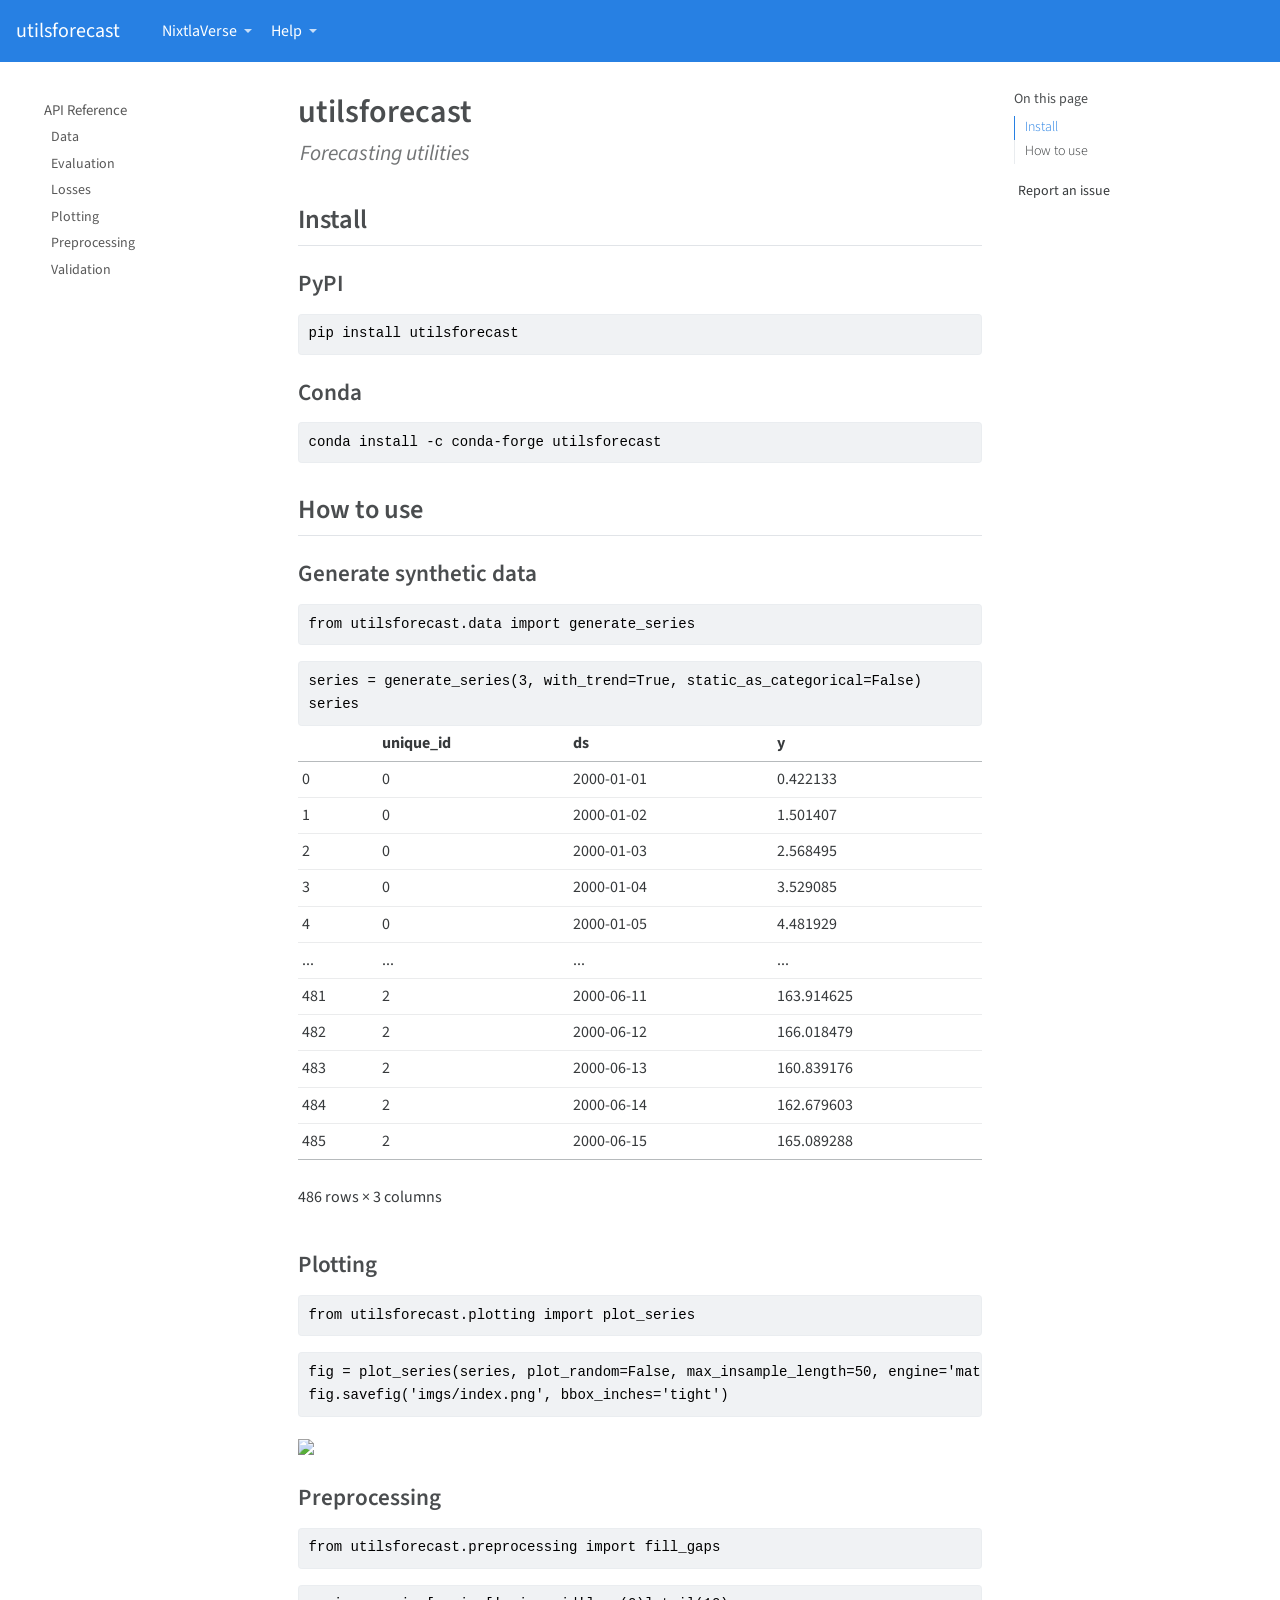
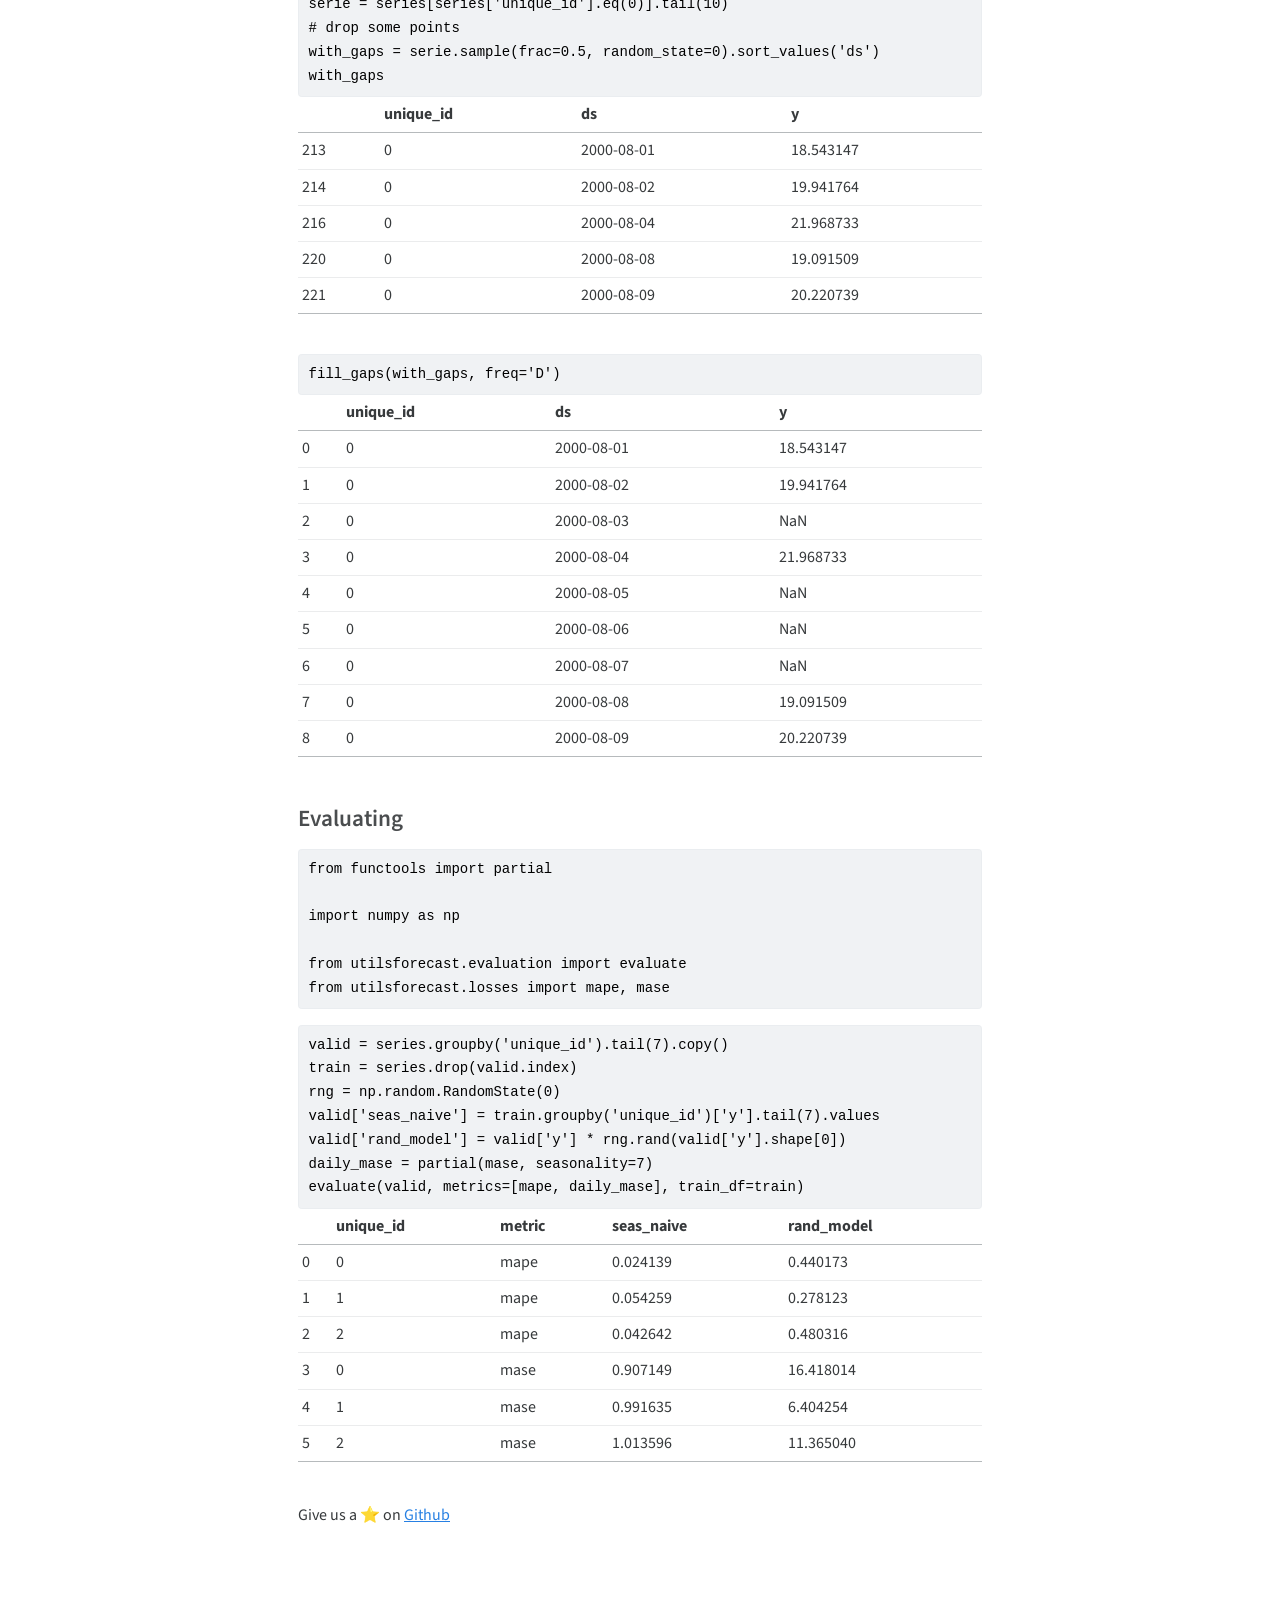
==== index.html @ b2127835 "deploy: 2812ef011905e202fa801b6a28f7b43f892e2d78" ====
<!DOCTYPE html>
<html xmlns="http://www.w3.org/1999/xhtml" lang="en" xml:lang="en"><head>

<meta charset="utf-8">
<meta name="generator" content="quarto-1.3.450">

<meta name="viewport" content="width=device-width, initial-scale=1.0, user-scalable=yes">

<meta name="description" content="Forecasting utilities">

<title>utilsforecast</title>
<style>
code{white-space: pre-wrap;}
span.smallcaps{font-variant: small-caps;}
div.columns{display: flex; gap: min(4vw, 1.5em);}
div.column{flex: auto; overflow-x: auto;}
div.hanging-indent{margin-left: 1.5em; text-indent: -1.5em;}
ul.task-list{list-style: none;}
ul.task-list li input[type="checkbox"] {
  width: 0.8em;
  margin: 0 0.8em 0.2em -1em; /* quarto-specific, see https://github.com/quarto-dev/quarto-cli/issues/4556 */ 
  vertical-align: middle;
}
/* CSS for syntax highlighting */
pre > code.sourceCode { white-space: pre; position: relative; }
pre > code.sourceCode > span { display: inline-block; line-height: 1.25; }
pre > code.sourceCode > span:empty { height: 1.2em; }
.sourceCode { overflow: visible; }
code.sourceCode > span { color: inherit; text-decoration: inherit; }
div.sourceCode { margin: 1em 0; }
pre.sourceCode { margin: 0; }
@media screen {
div.sourceCode { overflow: auto; }
}
@media print {
pre > code.sourceCode { white-space: pre-wrap; }
pre > code.sourceCode > span { text-indent: -5em; padding-left: 5em; }
}
pre.numberSource code
  { counter-reset: source-line 0; }
pre.numberSource code > span
  { position: relative; left: -4em; counter-increment: source-line; }
pre.numberSource code > span > a:first-child::before
  { content: counter(source-line);
    position: relative; left: -1em; text-align: right; vertical-align: baseline;
    border: none; display: inline-block;
    -webkit-touch-callout: none; -webkit-user-select: none;
    -khtml-user-select: none; -moz-user-select: none;
    -ms-user-select: none; user-select: none;
    padding: 0 4px; width: 4em;
  }
pre.numberSource { margin-left: 3em;  padding-left: 4px; }
div.sourceCode
  {   }
@media screen {
pre > code.sourceCode > span > a:first-child::before { text-decoration: underline; }
}
</style>


<script src="site_libs/quarto-nav/quarto-nav.js"></script>
<script src="site_libs/quarto-nav/headroom.min.js"></script>
<script src="site_libs/clipboard/clipboard.min.js"></script>
<script src="site_libs/quarto-search/autocomplete.umd.js"></script>
<script src="site_libs/quarto-search/fuse.min.js"></script>
<script src="site_libs/quarto-search/quarto-search.js"></script>
<meta name="quarto:offset" content="./">
<script src="site_libs/quarto-html/quarto.js"></script>
<script src="site_libs/quarto-html/popper.min.js"></script>
<script src="site_libs/quarto-html/tippy.umd.min.js"></script>
<script src="site_libs/quarto-html/anchor.min.js"></script>
<link href="site_libs/quarto-html/tippy.css" rel="stylesheet">
<link href="site_libs/quarto-html/quarto-syntax-highlighting.css" rel="stylesheet" id="quarto-text-highlighting-styles">
<script src="site_libs/bootstrap/bootstrap.min.js"></script>
<link href="site_libs/bootstrap/bootstrap-icons.css" rel="stylesheet">
<link href="site_libs/bootstrap/bootstrap.min.css" rel="stylesheet" id="quarto-bootstrap" data-mode="light">
<script id="quarto-search-options" type="application/json">{
  "location": "navbar",
  "copy-button": false,
  "collapse-after": 3,
  "panel-placement": "end",
  "type": "overlay",
  "limit": 20,
  "language": {
    "search-no-results-text": "No results",
    "search-matching-documents-text": "matching documents",
    "search-copy-link-title": "Copy link to search",
    "search-hide-matches-text": "Hide additional matches",
    "search-more-match-text": "more match in this document",
    "search-more-matches-text": "more matches in this document",
    "search-clear-button-title": "Clear",
    "search-detached-cancel-button-title": "Cancel",
    "search-submit-button-title": "Submit",
    "search-label": "Search"
  }
}</script>
<script async="" src="https://www.googletagmanager.com/gtag/js?id=G-NXJNCVR18L"></script>

<script type="text/javascript">

window.dataLayer = window.dataLayer || [];
function gtag(){dataLayer.push(arguments);}
gtag('js', new Date());
gtag('config', 'G-NXJNCVR18L', { 'anonymize_ip': true});
</script>
<script src="https://cdnjs.cloudflare.com/ajax/libs/require.js/2.3.6/require.min.js" integrity="sha512-c3Nl8+7g4LMSTdrm621y7kf9v3SDPnhxLNhcjFJbKECVnmZHTdo+IRO05sNLTH/D3vA6u1X32ehoLC7WFVdheg==" crossorigin="anonymous"></script>
<script src="https://cdnjs.cloudflare.com/ajax/libs/jquery/3.5.1/jquery.min.js" integrity="sha512-bLT0Qm9VnAYZDflyKcBaQ2gg0hSYNQrJ8RilYldYQ1FxQYoCLtUjuuRuZo+fjqhx/qtq/1itJ0C2ejDxltZVFg==" crossorigin="anonymous"></script>
<script type="application/javascript">define('jquery', [],function() {return window.jQuery;})</script>


<link rel="stylesheet" href="styles.css">
<meta property="og:title" content="utilsforecast">
<meta property="og:description" content="Forecasting utilities">
<meta property="og:image" content="https://github.com/Nixtla/styles/blob/2abf51612584169874c90cd7c4d347e3917eaf73/images/Banner%20Github.png">
<meta property="og:site-name" content="utilsforecast">
<meta name="twitter:title" content="utilsforecast">
<meta name="twitter:description" content="Forecasting utilities">
<meta name="twitter:image" content="https://farm6.staticflickr.com/5510/14338202952_93595258ff_z.jpg">
<meta name="twitter:site" content="@Nixtlainc">
<meta name="twitter:card" content="summary_large_image">
</head>

<body class="nav-sidebar floating nav-fixed">

<div id="quarto-search-results"></div>
  <header id="quarto-header" class="headroom fixed-top">
    <nav class="navbar navbar-expand-lg navbar-dark ">
      <div class="navbar-container container-fluid">
      <div class="navbar-brand-container">
    <a class="navbar-brand" href="./index.html">
    <span class="navbar-title">utilsforecast</span>
    </a>
  </div>
            <div id="quarto-search" class="" title="Search"></div>
          <button class="navbar-toggler" type="button" data-bs-toggle="collapse" data-bs-target="#navbarCollapse" aria-controls="navbarCollapse" aria-expanded="false" aria-label="Toggle navigation" onclick="if (window.quartoToggleHeadroom) { window.quartoToggleHeadroom(); }">
  <span class="navbar-toggler-icon"></span>
</button>
          <div class="collapse navbar-collapse" id="navbarCollapse">
            <ul class="navbar-nav navbar-nav-scroll me-auto">
  <li class="nav-item dropdown ">
    <a class="nav-link dropdown-toggle" href="#" id="nav-menu-nixtlaverse" role="button" data-bs-toggle="dropdown" aria-expanded="false" rel="" target="">
 <span class="menu-text">NixtlaVerse</span>
    </a>
    <ul class="dropdown-menu" aria-labelledby="nav-menu-nixtlaverse">    
        <li>
    <a class="dropdown-item" href="https://github.com/nixtla/statsforecast" rel="" target="">
 <span class="dropdown-text">StatsForecast ⚡️</span></a>
  </li>  
        <li>
    <a class="dropdown-item" href="https://github.com/nixtla/neuralforecast" rel="" target="">
 <span class="dropdown-text">NeuralForecast 🧠</span></a>
  </li>  
        <li>
    <a class="dropdown-item" href="https://github.com/nixtla/mlforecast" rel="" target="">
 <span class="dropdown-text">MLForecast 🤖</span></a>
  </li>  
        <li>
    <a class="dropdown-item" href="https://github.com/nixtla/hierarchicalforecast" rel="" target="">
 <span class="dropdown-text">HierarchicalForecast 👑</span></a>
  </li>  
    </ul>
  </li>
  <li class="nav-item dropdown ">
    <a class="nav-link dropdown-toggle" href="#" id="nav-menu-help" role="button" data-bs-toggle="dropdown" aria-expanded="false" rel="" target="">
 <span class="menu-text">Help</span>
    </a>
    <ul class="dropdown-menu" aria-labelledby="nav-menu-help">    
        <li>
    <a class="dropdown-item" href="https://github.com/nixtla/utilsforecast/issues/new/choose" rel="" target=""><i class="bi bi-bug" role="img">
</i> 
 <span class="dropdown-text">Report an Issue</span></a>
  </li>  
        <li>
    <a class="dropdown-item" href="https://join.slack.com/t/nixtlaworkspace/shared_invite/zt-135dssye9-fWTzMpv2WBthq8NK0Yvu6A" rel="" target=""><i class="bi bi-chat-right-text" role="img">
</i> 
 <span class="dropdown-text">Join our Slack</span></a>
  </li>  
    </ul>
  </li>
</ul>
            <ul class="navbar-nav navbar-nav-scroll ms-auto">
  <li class="nav-item compact">
    <a class="nav-link" href="https://github.com/nixtla/utilsforecast" rel="" target=""><i class="bi bi-github" role="img">
</i> 
 <span class="menu-text"></span></a>
  </li>  
  <li class="nav-item compact">
    <a class="nav-link" href="https://twitter.com/nixtlainc" rel="" target=""><i class="bi bi-twitter" role="img" aria-label="Nixtla Twitter">
</i> 
 <span class="menu-text"></span></a>
  </li>  
</ul>
            <div class="quarto-navbar-tools">
</div>
          </div> <!-- /navcollapse -->
      </div> <!-- /container-fluid -->
    </nav>
  <nav class="quarto-secondary-nav">
    <div class="container-fluid d-flex">
      <button type="button" class="quarto-btn-toggle btn" data-bs-toggle="collapse" data-bs-target="#quarto-sidebar,#quarto-sidebar-glass" aria-controls="quarto-sidebar" aria-expanded="false" aria-label="Toggle sidebar navigation" onclick="if (window.quartoToggleHeadroom) { window.quartoToggleHeadroom(); }">
        <i class="bi bi-layout-text-sidebar-reverse"></i>
      </button>
      <nav class="quarto-page-breadcrumbs" aria-label="breadcrumb"><ol class="breadcrumb"><li class="breadcrumb-item">utilsforecast</li></ol></nav>
      <a class="flex-grow-1" role="button" data-bs-toggle="collapse" data-bs-target="#quarto-sidebar,#quarto-sidebar-glass" aria-controls="quarto-sidebar" aria-expanded="false" aria-label="Toggle sidebar navigation" onclick="if (window.quartoToggleHeadroom) { window.quartoToggleHeadroom(); }">      
      </a>
    </div>
  </nav>
</header>
<!-- content -->
<div id="quarto-content" class="quarto-container page-columns page-rows-contents page-layout-article page-navbar">
<!-- sidebar -->
  <nav id="quarto-sidebar" class="sidebar collapse collapse-horizontal sidebar-navigation floating overflow-auto">
    <div class="sidebar-menu-container"> 
    <ul class="list-unstyled mt-1">
        <li class="sidebar-item sidebar-item-section">
      <div class="sidebar-item-container"> 
            <a class="sidebar-item-text sidebar-link text-start" data-bs-toggle="collapse" data-bs-target="#quarto-sidebar-section-1" aria-expanded="true">
 <span class="menu-text">API Reference</span></a>
          <a class="sidebar-item-toggle text-start" data-bs-toggle="collapse" data-bs-target="#quarto-sidebar-section-1" aria-expanded="true" aria-label="Toggle section">
            <i class="bi bi-chevron-right ms-2"></i>
          </a> 
      </div>
      <ul id="quarto-sidebar-section-1" class="collapse list-unstyled sidebar-section depth1 show">  
          <li class="sidebar-item">
  <div class="sidebar-item-container"> 
  <a href="./data.html" class="sidebar-item-text sidebar-link">
 <span class="menu-text">Data</span></a>
  </div>
</li>
          <li class="sidebar-item">
  <div class="sidebar-item-container"> 
  <a href="./evaluation.html" class="sidebar-item-text sidebar-link">
 <span class="menu-text">Evaluation</span></a>
  </div>
</li>
          <li class="sidebar-item">
  <div class="sidebar-item-container"> 
  <a href="./losses.html" class="sidebar-item-text sidebar-link">
 <span class="menu-text">Losses</span></a>
  </div>
</li>
          <li class="sidebar-item">
  <div class="sidebar-item-container"> 
  <a href="./plotting.html" class="sidebar-item-text sidebar-link">
 <span class="menu-text">Plotting</span></a>
  </div>
</li>
          <li class="sidebar-item">
  <div class="sidebar-item-container"> 
  <a href="./preprocessing.html" class="sidebar-item-text sidebar-link">
 <span class="menu-text">Preprocessing</span></a>
  </div>
</li>
          <li class="sidebar-item">
  <div class="sidebar-item-container"> 
  <a href="./validation.html" class="sidebar-item-text sidebar-link">
 <span class="menu-text">Validation</span></a>
  </div>
</li>
      </ul>
  </li>
    </ul>
    </div>
</nav>
<div id="quarto-sidebar-glass" data-bs-toggle="collapse" data-bs-target="#quarto-sidebar,#quarto-sidebar-glass"></div>
<!-- margin-sidebar -->
    <div id="quarto-margin-sidebar" class="sidebar margin-sidebar">
        <nav id="TOC" role="doc-toc" class="toc-active">
    <h2 id="toc-title">On this page</h2>
   
  <ul>
  <li><a href="#install" id="toc-install" class="nav-link active" data-scroll-target="#install">Install</a>
  <ul class="collapse">
  <li><a href="#pypi" id="toc-pypi" class="nav-link" data-scroll-target="#pypi">PyPI</a></li>
  <li><a href="#conda" id="toc-conda" class="nav-link" data-scroll-target="#conda">Conda</a></li>
  </ul></li>
  <li><a href="#how-to-use" id="toc-how-to-use" class="nav-link" data-scroll-target="#how-to-use">How to use</a>
  <ul class="collapse">
  <li><a href="#generate-synthetic-data" id="toc-generate-synthetic-data" class="nav-link" data-scroll-target="#generate-synthetic-data">Generate synthetic data</a></li>
  <li><a href="#plotting" id="toc-plotting" class="nav-link" data-scroll-target="#plotting">Plotting</a></li>
  <li><a href="#preprocessing" id="toc-preprocessing" class="nav-link" data-scroll-target="#preprocessing">Preprocessing</a></li>
  <li><a href="#evaluating" id="toc-evaluating" class="nav-link" data-scroll-target="#evaluating">Evaluating</a></li>
  </ul></li>
  </ul>
<div class="toc-actions"><div><i class="bi bi-github"></i></div><div class="action-links"><p><a href="https://github.com/Nixtla/utilsforecast/issues/new" class="toc-action">Report an issue</a></p></div></div></nav>
    </div>
<!-- main -->
<main class="content" id="quarto-document-content">

<header id="title-block-header" class="quarto-title-block default">
<div class="quarto-title">
<h1 class="title">utilsforecast</h1>
</div>

<div>
  <div class="description">
    Forecasting utilities
  </div>
</div>


<div class="quarto-title-meta">

    
  
    
  </div>
  

</header>

<!-- WARNING: THIS FILE WAS AUTOGENERATED! DO NOT EDIT! -->
<section id="install" class="level2">
<h2 class="anchored" data-anchor-id="install">Install</h2>
<section id="pypi" class="level3">
<h3 class="anchored" data-anchor-id="pypi">PyPI</h3>
<div class="sourceCode" id="cb1"><pre class="sourceCode sh code-with-copy"><code class="sourceCode bash"><span id="cb1-1"><a href="#cb1-1" aria-hidden="true" tabindex="-1"></a><span class="ex">pip</span> install utilsforecast</span></code><button title="Copy to Clipboard" class="code-copy-button"><i class="bi"></i></button></pre></div>
</section>
<section id="conda" class="level3">
<h3 class="anchored" data-anchor-id="conda">Conda</h3>
<div class="sourceCode" id="cb2"><pre class="sourceCode sh code-with-copy"><code class="sourceCode bash"><span id="cb2-1"><a href="#cb2-1" aria-hidden="true" tabindex="-1"></a><span class="ex">conda</span> install <span class="at">-c</span> conda-forge utilsforecast</span></code><button title="Copy to Clipboard" class="code-copy-button"><i class="bi"></i></button></pre></div>
</section>
</section>
<section id="how-to-use" class="level2">
<h2 class="anchored" data-anchor-id="how-to-use">How to use</h2>
<section id="generate-synthetic-data" class="level3">
<h3 class="anchored" data-anchor-id="generate-synthetic-data">Generate synthetic data</h3>
<div class="cell">
<div class="sourceCode cell-code" id="cb3"><pre class="sourceCode python code-with-copy"><code class="sourceCode python"><span id="cb3-1"><a href="#cb3-1" aria-hidden="true" tabindex="-1"></a><span class="im">from</span> utilsforecast.data <span class="im">import</span> generate_series</span></code><button title="Copy to Clipboard" class="code-copy-button"><i class="bi"></i></button></pre></div>
</div>
<div class="cell">
<div class="sourceCode cell-code" id="cb4"><pre class="sourceCode python code-with-copy"><code class="sourceCode python"><span id="cb4-1"><a href="#cb4-1" aria-hidden="true" tabindex="-1"></a>series <span class="op">=</span> generate_series(<span class="dv">3</span>, with_trend<span class="op">=</span><span class="va">True</span>, static_as_categorical<span class="op">=</span><span class="va">False</span>)</span>
<span id="cb4-2"><a href="#cb4-2" aria-hidden="true" tabindex="-1"></a>series</span></code><button title="Copy to Clipboard" class="code-copy-button"><i class="bi"></i></button></pre></div>
<div class="cell-output cell-output-display">
<div>


<table class="dataframe table table-sm table-striped small" data-quarto-postprocess="true" data-border="1">
<thead>
<tr class="header">
<th data-quarto-table-cell-role="th"></th>
<th data-quarto-table-cell-role="th">unique_id</th>
<th data-quarto-table-cell-role="th">ds</th>
<th data-quarto-table-cell-role="th">y</th>
</tr>
</thead>
<tbody>
<tr class="odd">
<td data-quarto-table-cell-role="th">0</td>
<td>0</td>
<td>2000-01-01</td>
<td>0.422133</td>
</tr>
<tr class="even">
<td data-quarto-table-cell-role="th">1</td>
<td>0</td>
<td>2000-01-02</td>
<td>1.501407</td>
</tr>
<tr class="odd">
<td data-quarto-table-cell-role="th">2</td>
<td>0</td>
<td>2000-01-03</td>
<td>2.568495</td>
</tr>
<tr class="even">
<td data-quarto-table-cell-role="th">3</td>
<td>0</td>
<td>2000-01-04</td>
<td>3.529085</td>
</tr>
<tr class="odd">
<td data-quarto-table-cell-role="th">4</td>
<td>0</td>
<td>2000-01-05</td>
<td>4.481929</td>
</tr>
<tr class="even">
<td data-quarto-table-cell-role="th">...</td>
<td>...</td>
<td>...</td>
<td>...</td>
</tr>
<tr class="odd">
<td data-quarto-table-cell-role="th">481</td>
<td>2</td>
<td>2000-06-11</td>
<td>163.914625</td>
</tr>
<tr class="even">
<td data-quarto-table-cell-role="th">482</td>
<td>2</td>
<td>2000-06-12</td>
<td>166.018479</td>
</tr>
<tr class="odd">
<td data-quarto-table-cell-role="th">483</td>
<td>2</td>
<td>2000-06-13</td>
<td>160.839176</td>
</tr>
<tr class="even">
<td data-quarto-table-cell-role="th">484</td>
<td>2</td>
<td>2000-06-14</td>
<td>162.679603</td>
</tr>
<tr class="odd">
<td data-quarto-table-cell-role="th">485</td>
<td>2</td>
<td>2000-06-15</td>
<td>165.089288</td>
</tr>
</tbody>
</table>

<p>486 rows × 3 columns</p>
</div>
</div>
</div>
</section>
<section id="plotting" class="level3">
<h3 class="anchored" data-anchor-id="plotting">Plotting</h3>
<div class="cell">
<div class="sourceCode cell-code" id="cb5"><pre class="sourceCode python code-with-copy"><code class="sourceCode python"><span id="cb5-1"><a href="#cb5-1" aria-hidden="true" tabindex="-1"></a><span class="im">from</span> utilsforecast.plotting <span class="im">import</span> plot_series</span></code><button title="Copy to Clipboard" class="code-copy-button"><i class="bi"></i></button></pre></div>
</div>
<div class="cell">
<div class="sourceCode cell-code" id="cb6"><pre class="sourceCode python code-with-copy"><code class="sourceCode python"><span id="cb6-1"><a href="#cb6-1" aria-hidden="true" tabindex="-1"></a>fig <span class="op">=</span> plot_series(series, plot_random<span class="op">=</span><span class="va">False</span>, max_insample_length<span class="op">=</span><span class="dv">50</span>, engine<span class="op">=</span><span class="st">'matplotlib'</span>)</span>
<span id="cb6-2"><a href="#cb6-2" aria-hidden="true" tabindex="-1"></a>fig.savefig(<span class="st">'imgs/index.png'</span>, bbox_inches<span class="op">=</span><span class="st">'tight'</span>)</span></code><button title="Copy to Clipboard" class="code-copy-button"><i class="bi"></i></button></pre></div>
</div>
<p><img src="https://raw.githubusercontent.com/Nixtla/utilsforecast/main/nbs/imgs/index.png" class="img-fluid"></p>
</section>
<section id="preprocessing" class="level3">
<h3 class="anchored" data-anchor-id="preprocessing">Preprocessing</h3>
<div class="cell">
<div class="sourceCode cell-code" id="cb7"><pre class="sourceCode python code-with-copy"><code class="sourceCode python"><span id="cb7-1"><a href="#cb7-1" aria-hidden="true" tabindex="-1"></a><span class="im">from</span> utilsforecast.preprocessing <span class="im">import</span> fill_gaps</span></code><button title="Copy to Clipboard" class="code-copy-button"><i class="bi"></i></button></pre></div>
</div>
<div class="cell">
<div class="sourceCode cell-code" id="cb8"><pre class="sourceCode python code-with-copy"><code class="sourceCode python"><span id="cb8-1"><a href="#cb8-1" aria-hidden="true" tabindex="-1"></a>serie <span class="op">=</span> series[series[<span class="st">'unique_id'</span>].eq(<span class="dv">0</span>)].tail(<span class="dv">10</span>)</span>
<span id="cb8-2"><a href="#cb8-2" aria-hidden="true" tabindex="-1"></a><span class="co"># drop some points</span></span>
<span id="cb8-3"><a href="#cb8-3" aria-hidden="true" tabindex="-1"></a>with_gaps <span class="op">=</span> serie.sample(frac<span class="op">=</span><span class="fl">0.5</span>, random_state<span class="op">=</span><span class="dv">0</span>).sort_values(<span class="st">'ds'</span>)</span>
<span id="cb8-4"><a href="#cb8-4" aria-hidden="true" tabindex="-1"></a>with_gaps</span></code><button title="Copy to Clipboard" class="code-copy-button"><i class="bi"></i></button></pre></div>
<div class="cell-output cell-output-display">
<div>


<table class="dataframe table table-sm table-striped small" data-quarto-postprocess="true" data-border="1">
<thead>
<tr class="header">
<th data-quarto-table-cell-role="th"></th>
<th data-quarto-table-cell-role="th">unique_id</th>
<th data-quarto-table-cell-role="th">ds</th>
<th data-quarto-table-cell-role="th">y</th>
</tr>
</thead>
<tbody>
<tr class="odd">
<td data-quarto-table-cell-role="th">213</td>
<td>0</td>
<td>2000-08-01</td>
<td>18.543147</td>
</tr>
<tr class="even">
<td data-quarto-table-cell-role="th">214</td>
<td>0</td>
<td>2000-08-02</td>
<td>19.941764</td>
</tr>
<tr class="odd">
<td data-quarto-table-cell-role="th">216</td>
<td>0</td>
<td>2000-08-04</td>
<td>21.968733</td>
</tr>
<tr class="even">
<td data-quarto-table-cell-role="th">220</td>
<td>0</td>
<td>2000-08-08</td>
<td>19.091509</td>
</tr>
<tr class="odd">
<td data-quarto-table-cell-role="th">221</td>
<td>0</td>
<td>2000-08-09</td>
<td>20.220739</td>
</tr>
</tbody>
</table>

</div>
</div>
</div>
<div class="cell">
<div class="sourceCode cell-code" id="cb9"><pre class="sourceCode python code-with-copy"><code class="sourceCode python"><span id="cb9-1"><a href="#cb9-1" aria-hidden="true" tabindex="-1"></a>fill_gaps(with_gaps, freq<span class="op">=</span><span class="st">'D'</span>)</span></code><button title="Copy to Clipboard" class="code-copy-button"><i class="bi"></i></button></pre></div>
<div class="cell-output cell-output-display">
<div>


<table class="dataframe table table-sm table-striped small" data-quarto-postprocess="true" data-border="1">
<thead>
<tr class="header">
<th data-quarto-table-cell-role="th"></th>
<th data-quarto-table-cell-role="th">unique_id</th>
<th data-quarto-table-cell-role="th">ds</th>
<th data-quarto-table-cell-role="th">y</th>
</tr>
</thead>
<tbody>
<tr class="odd">
<td data-quarto-table-cell-role="th">0</td>
<td>0</td>
<td>2000-08-01</td>
<td>18.543147</td>
</tr>
<tr class="even">
<td data-quarto-table-cell-role="th">1</td>
<td>0</td>
<td>2000-08-02</td>
<td>19.941764</td>
</tr>
<tr class="odd">
<td data-quarto-table-cell-role="th">2</td>
<td>0</td>
<td>2000-08-03</td>
<td>NaN</td>
</tr>
<tr class="even">
<td data-quarto-table-cell-role="th">3</td>
<td>0</td>
<td>2000-08-04</td>
<td>21.968733</td>
</tr>
<tr class="odd">
<td data-quarto-table-cell-role="th">4</td>
<td>0</td>
<td>2000-08-05</td>
<td>NaN</td>
</tr>
<tr class="even">
<td data-quarto-table-cell-role="th">5</td>
<td>0</td>
<td>2000-08-06</td>
<td>NaN</td>
</tr>
<tr class="odd">
<td data-quarto-table-cell-role="th">6</td>
<td>0</td>
<td>2000-08-07</td>
<td>NaN</td>
</tr>
<tr class="even">
<td data-quarto-table-cell-role="th">7</td>
<td>0</td>
<td>2000-08-08</td>
<td>19.091509</td>
</tr>
<tr class="odd">
<td data-quarto-table-cell-role="th">8</td>
<td>0</td>
<td>2000-08-09</td>
<td>20.220739</td>
</tr>
</tbody>
</table>

</div>
</div>
</div>
</section>
<section id="evaluating" class="level3">
<h3 class="anchored" data-anchor-id="evaluating">Evaluating</h3>
<div class="cell">
<div class="sourceCode cell-code" id="cb10"><pre class="sourceCode python code-with-copy"><code class="sourceCode python"><span id="cb10-1"><a href="#cb10-1" aria-hidden="true" tabindex="-1"></a><span class="im">from</span> functools <span class="im">import</span> partial</span>
<span id="cb10-2"><a href="#cb10-2" aria-hidden="true" tabindex="-1"></a></span>
<span id="cb10-3"><a href="#cb10-3" aria-hidden="true" tabindex="-1"></a><span class="im">import</span> numpy <span class="im">as</span> np</span>
<span id="cb10-4"><a href="#cb10-4" aria-hidden="true" tabindex="-1"></a></span>
<span id="cb10-5"><a href="#cb10-5" aria-hidden="true" tabindex="-1"></a><span class="im">from</span> utilsforecast.evaluation <span class="im">import</span> evaluate</span>
<span id="cb10-6"><a href="#cb10-6" aria-hidden="true" tabindex="-1"></a><span class="im">from</span> utilsforecast.losses <span class="im">import</span> mape, mase</span></code><button title="Copy to Clipboard" class="code-copy-button"><i class="bi"></i></button></pre></div>
</div>
<div class="cell">
<div class="sourceCode cell-code" id="cb11"><pre class="sourceCode python code-with-copy"><code class="sourceCode python"><span id="cb11-1"><a href="#cb11-1" aria-hidden="true" tabindex="-1"></a>valid <span class="op">=</span> series.groupby(<span class="st">'unique_id'</span>).tail(<span class="dv">7</span>).copy()</span>
<span id="cb11-2"><a href="#cb11-2" aria-hidden="true" tabindex="-1"></a>train <span class="op">=</span> series.drop(valid.index)</span>
<span id="cb11-3"><a href="#cb11-3" aria-hidden="true" tabindex="-1"></a>rng <span class="op">=</span> np.random.RandomState(<span class="dv">0</span>)</span>
<span id="cb11-4"><a href="#cb11-4" aria-hidden="true" tabindex="-1"></a>valid[<span class="st">'seas_naive'</span>] <span class="op">=</span> train.groupby(<span class="st">'unique_id'</span>)[<span class="st">'y'</span>].tail(<span class="dv">7</span>).values</span>
<span id="cb11-5"><a href="#cb11-5" aria-hidden="true" tabindex="-1"></a>valid[<span class="st">'rand_model'</span>] <span class="op">=</span> valid[<span class="st">'y'</span>] <span class="op">*</span> rng.rand(valid[<span class="st">'y'</span>].shape[<span class="dv">0</span>])</span>
<span id="cb11-6"><a href="#cb11-6" aria-hidden="true" tabindex="-1"></a>daily_mase <span class="op">=</span> partial(mase, seasonality<span class="op">=</span><span class="dv">7</span>)</span>
<span id="cb11-7"><a href="#cb11-7" aria-hidden="true" tabindex="-1"></a>evaluate(valid, metrics<span class="op">=</span>[mape, daily_mase], train_df<span class="op">=</span>train)</span></code><button title="Copy to Clipboard" class="code-copy-button"><i class="bi"></i></button></pre></div>
<div class="cell-output cell-output-display">
<div>


<table class="dataframe table table-sm table-striped small" data-quarto-postprocess="true" data-border="1">
<thead>
<tr class="header">
<th data-quarto-table-cell-role="th"></th>
<th data-quarto-table-cell-role="th">unique_id</th>
<th data-quarto-table-cell-role="th">metric</th>
<th data-quarto-table-cell-role="th">seas_naive</th>
<th data-quarto-table-cell-role="th">rand_model</th>
</tr>
</thead>
<tbody>
<tr class="odd">
<td data-quarto-table-cell-role="th">0</td>
<td>0</td>
<td>mape</td>
<td>0.024139</td>
<td>0.440173</td>
</tr>
<tr class="even">
<td data-quarto-table-cell-role="th">1</td>
<td>1</td>
<td>mape</td>
<td>0.054259</td>
<td>0.278123</td>
</tr>
<tr class="odd">
<td data-quarto-table-cell-role="th">2</td>
<td>2</td>
<td>mape</td>
<td>0.042642</td>
<td>0.480316</td>
</tr>
<tr class="even">
<td data-quarto-table-cell-role="th">3</td>
<td>0</td>
<td>mase</td>
<td>0.907149</td>
<td>16.418014</td>
</tr>
<tr class="odd">
<td data-quarto-table-cell-role="th">4</td>
<td>1</td>
<td>mase</td>
<td>0.991635</td>
<td>6.404254</td>
</tr>
<tr class="even">
<td data-quarto-table-cell-role="th">5</td>
<td>2</td>
<td>mase</td>
<td>1.013596</td>
<td>11.365040</td>
</tr>
</tbody>
</table>

</div>
</div>
</div>


</section>
</section>

<p>Give us a ⭐ on <a href="https://github.com/nixtla/utilsforecast">Github</a></p></main> <!-- /main -->
<script id="quarto-html-after-body" type="application/javascript">
window.document.addEventListener("DOMContentLoaded", function (event) {
  const toggleBodyColorMode = (bsSheetEl) => {
    const mode = bsSheetEl.getAttribute("data-mode");
    const bodyEl = window.document.querySelector("body");
    if (mode === "dark") {
      bodyEl.classList.add("quarto-dark");
      bodyEl.classList.remove("quarto-light");
    } else {
      bodyEl.classList.add("quarto-light");
      bodyEl.classList.remove("quarto-dark");
    }
  }
  const toggleBodyColorPrimary = () => {
    const bsSheetEl = window.document.querySelector("link#quarto-bootstrap");
    if (bsSheetEl) {
      toggleBodyColorMode(bsSheetEl);
    }
  }
  toggleBodyColorPrimary();  
  const icon = "";
  const anchorJS = new window.AnchorJS();
  anchorJS.options = {
    placement: 'right',
    icon: icon
  };
  anchorJS.add('.anchored');
  const isCodeAnnotation = (el) => {
    for (const clz of el.classList) {
      if (clz.startsWith('code-annotation-')) {                     
        return true;
      }
    }
    return false;
  }
  const clipboard = new window.ClipboardJS('.code-copy-button', {
    text: function(trigger) {
      const codeEl = trigger.previousElementSibling.cloneNode(true);
      for (const childEl of codeEl.children) {
        if (isCodeAnnotation(childEl)) {
          childEl.remove();
        }
      }
      return codeEl.innerText;
    }
  });
  clipboard.on('success', function(e) {
    // button target
    const button = e.trigger;
    // don't keep focus
    button.blur();
    // flash "checked"
    button.classList.add('code-copy-button-checked');
    var currentTitle = button.getAttribute("title");
    button.setAttribute("title", "Copied!");
    let tooltip;
    if (window.bootstrap) {
      button.setAttribute("data-bs-toggle", "tooltip");
      button.setAttribute("data-bs-placement", "left");
      button.setAttribute("data-bs-title", "Copied!");
      tooltip = new bootstrap.Tooltip(button, 
        { trigger: "manual", 
          customClass: "code-copy-button-tooltip",
          offset: [0, -8]});
      tooltip.show();    
    }
    setTimeout(function() {
      if (tooltip) {
        tooltip.hide();
        button.removeAttribute("data-bs-title");
        button.removeAttribute("data-bs-toggle");
        button.removeAttribute("data-bs-placement");
      }
      button.setAttribute("title", currentTitle);
      button.classList.remove('code-copy-button-checked');
    }, 1000);
    // clear code selection
    e.clearSelection();
  });
  function tippyHover(el, contentFn) {
    const config = {
      allowHTML: true,
      content: contentFn,
      maxWidth: 500,
      delay: 100,
      arrow: false,
      appendTo: function(el) {
          return el.parentElement;
      },
      interactive: true,
      interactiveBorder: 10,
      theme: 'quarto',
      placement: 'bottom-start'
    };
    window.tippy(el, config); 
  }
  const noterefs = window.document.querySelectorAll('a[role="doc-noteref"]');
  for (var i=0; i<noterefs.length; i++) {
    const ref = noterefs[i];
    tippyHover(ref, function() {
      // use id or data attribute instead here
      let href = ref.getAttribute('data-footnote-href') || ref.getAttribute('href');
      try { href = new URL(href).hash; } catch {}
      const id = href.replace(/^#\/?/, "");
      const note = window.document.getElementById(id);
      return note.innerHTML;
    });
  }
      let selectedAnnoteEl;
      const selectorForAnnotation = ( cell, annotation) => {
        let cellAttr = 'data-code-cell="' + cell + '"';
        let lineAttr = 'data-code-annotation="' +  annotation + '"';
        const selector = 'span[' + cellAttr + '][' + lineAttr + ']';
        return selector;
      }
      const selectCodeLines = (annoteEl) => {
        const doc = window.document;
        const targetCell = annoteEl.getAttribute("data-target-cell");
        const targetAnnotation = annoteEl.getAttribute("data-target-annotation");
        const annoteSpan = window.document.querySelector(selectorForAnnotation(targetCell, targetAnnotation));
        const lines = annoteSpan.getAttribute("data-code-lines").split(",");
        const lineIds = lines.map((line) => {
          return targetCell + "-" + line;
        })
        let top = null;
        let height = null;
        let parent = null;
        if (lineIds.length > 0) {
            //compute the position of the single el (top and bottom and make a div)
            const el = window.document.getElementById(lineIds[0]);
            top = el.offsetTop;
            height = el.offsetHeight;
            parent = el.parentElement.parentElement;
          if (lineIds.length > 1) {
            const lastEl = window.document.getElementById(lineIds[lineIds.length - 1]);
            const bottom = lastEl.offsetTop + lastEl.offsetHeight;
            height = bottom - top;
          }
          if (top !== null && height !== null && parent !== null) {
            // cook up a div (if necessary) and position it 
            let div = window.document.getElementById("code-annotation-line-highlight");
            if (div === null) {
              div = window.document.createElement("div");
              div.setAttribute("id", "code-annotation-line-highlight");
              div.style.position = 'absolute';
              parent.appendChild(div);
            }
            div.style.top = top - 2 + "px";
            div.style.height = height + 4 + "px";
            let gutterDiv = window.document.getElementById("code-annotation-line-highlight-gutter");
            if (gutterDiv === null) {
              gutterDiv = window.document.createElement("div");
              gutterDiv.setAttribute("id", "code-annotation-line-highlight-gutter");
              gutterDiv.style.position = 'absolute';
              const codeCell = window.document.getElementById(targetCell);
              const gutter = codeCell.querySelector('.code-annotation-gutter');
              gutter.appendChild(gutterDiv);
            }
            gutterDiv.style.top = top - 2 + "px";
            gutterDiv.style.height = height + 4 + "px";
          }
          selectedAnnoteEl = annoteEl;
        }
      };
      const unselectCodeLines = () => {
        const elementsIds = ["code-annotation-line-highlight", "code-annotation-line-highlight-gutter"];
        elementsIds.forEach((elId) => {
          const div = window.document.getElementById(elId);
          if (div) {
            div.remove();
          }
        });
        selectedAnnoteEl = undefined;
      };
      // Attach click handler to the DT
      const annoteDls = window.document.querySelectorAll('dt[data-target-cell]');
      for (const annoteDlNode of annoteDls) {
        annoteDlNode.addEventListener('click', (event) => {
          const clickedEl = event.target;
          if (clickedEl !== selectedAnnoteEl) {
            unselectCodeLines();
            const activeEl = window.document.querySelector('dt[data-target-cell].code-annotation-active');
            if (activeEl) {
              activeEl.classList.remove('code-annotation-active');
            }
            selectCodeLines(clickedEl);
            clickedEl.classList.add('code-annotation-active');
          } else {
            // Unselect the line
            unselectCodeLines();
            clickedEl.classList.remove('code-annotation-active');
          }
        });
      }
  const findCites = (el) => {
    const parentEl = el.parentElement;
    if (parentEl) {
      const cites = parentEl.dataset.cites;
      if (cites) {
        return {
          el,
          cites: cites.split(' ')
        };
      } else {
        return findCites(el.parentElement)
      }
    } else {
      return undefined;
    }
  };
  var bibliorefs = window.document.querySelectorAll('a[role="doc-biblioref"]');
  for (var i=0; i<bibliorefs.length; i++) {
    const ref = bibliorefs[i];
    const citeInfo = findCites(ref);
    if (citeInfo) {
      tippyHover(citeInfo.el, function() {
        var popup = window.document.createElement('div');
        citeInfo.cites.forEach(function(cite) {
          var citeDiv = window.document.createElement('div');
          citeDiv.classList.add('hanging-indent');
          citeDiv.classList.add('csl-entry');
          var biblioDiv = window.document.getElementById('ref-' + cite);
          if (biblioDiv) {
            citeDiv.innerHTML = biblioDiv.innerHTML;
          }
          popup.appendChild(citeDiv);
        });
        return popup.innerHTML;
      });
    }
  }
});
</script>
</div> <!-- /content -->



</body></html>
---- styles.css ----
.cell {
  margin-bottom: 1rem;
}

.cell > .sourceCode {
  margin-bottom: 0;
}

.cell-output > pre {
  margin-bottom: 0;
}

.cell-output > pre, .cell-output > .sourceCode > pre, .cell-output-stdout > pre {
  margin-left: 0.8rem;
  margin-top: 0;
  background: none;
  border-left: 2px solid lightsalmon;
  border-top-left-radius: 0;
  border-top-right-radius: 0;
}

.cell-output > .sourceCode {
  border: none;
}

.cell-output > .sourceCode {
  background: none;
  margin-top: 0;
}

div.description {
  padding-left: 2px;
  padding-top: 5px;
  font-style: italic;
  font-size: 135%;
  opacity: 70%;
}

/* show_doc signature */
blockquote > pre {
  font-size: 14px;
}

.table {
  font-size: 16px;
  /* disable striped tables */
  --bs-table-striped-bg: var(--bs-table-bg);
}

.quarto-figure-center > figure > figcaption {
  text-align: center;
}

.figure-caption {
  font-size: 75%;
  font-style: italic;
}
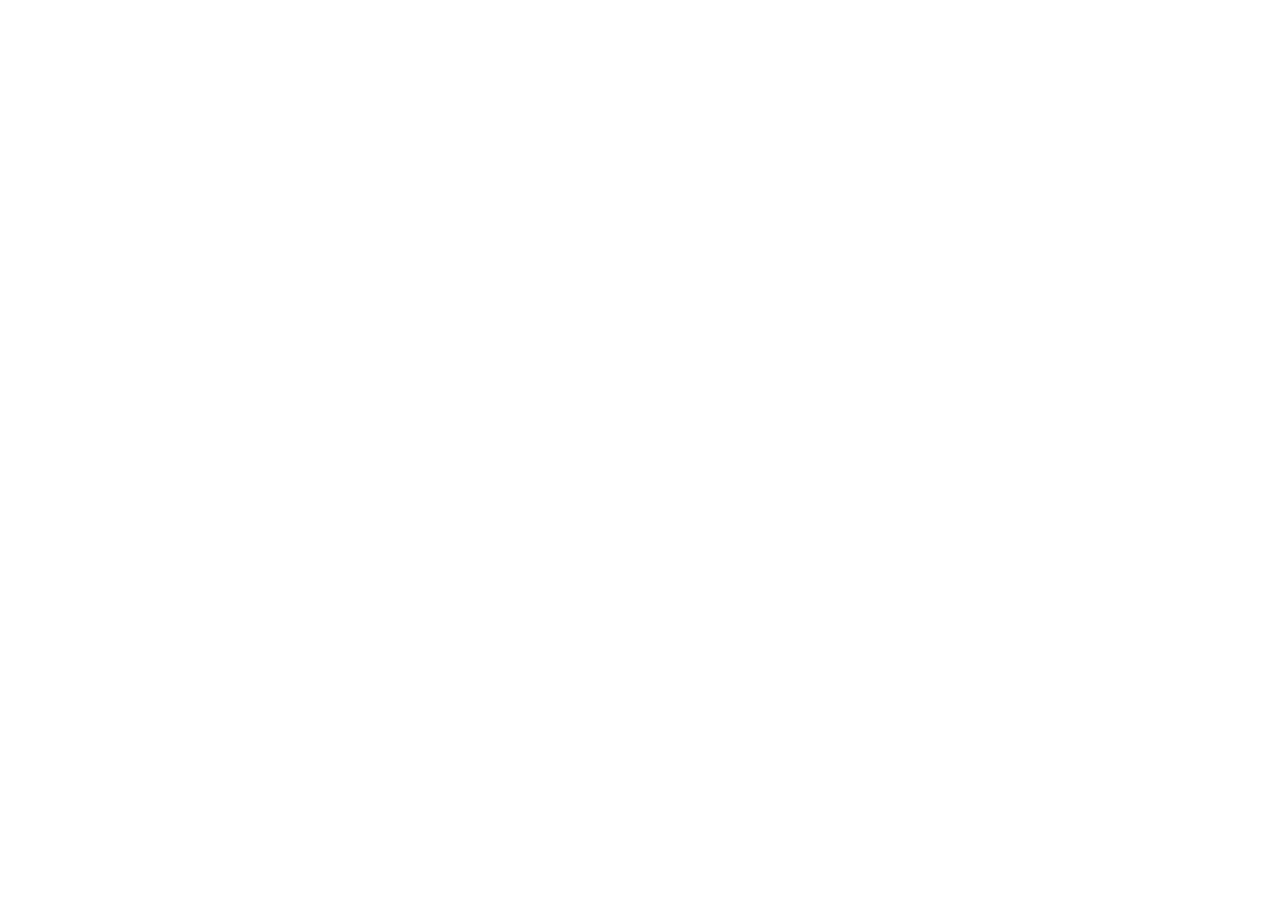
==== commit dc1f8b9e: "deploy: 20c1dde585a71d0a6fd097e0e9d0c860ad6e0c50" ====
--- a/index.html
+++ b/index.html
@@ -1,894 +1,15 @@
 <!DOCTYPE html>
-<html xmlns="http://www.w3.org/1999/xhtml" lang="en" xml:lang="en"><head>
-
-<meta charset="utf-8">
-<meta name="generator" content="quarto-1.3.450">
-
-<meta name="viewport" content="width=device-width, initial-scale=1.0, user-scalable=yes">
-
-<meta name="description" content="Forecasting utilities">
-
-<title>utilsforecast</title>
-<style>
-code{white-space: pre-wrap;}
-span.smallcaps{font-variant: small-caps;}
-div.columns{display: flex; gap: min(4vw, 1.5em);}
-div.column{flex: auto; overflow-x: auto;}
-div.hanging-indent{margin-left: 1.5em; text-indent: -1.5em;}
-ul.task-list{list-style: none;}
-ul.task-list li input[type="checkbox"] {
-  width: 0.8em;
-  margin: 0 0.8em 0.2em -1em; /* quarto-specific, see https://github.com/quarto-dev/quarto-cli/issues/4556 */ 
-  vertical-align: middle;
-}
-/* CSS for syntax highlighting */
-pre > code.sourceCode { white-space: pre; position: relative; }
-pre > code.sourceCode > span { display: inline-block; line-height: 1.25; }
-pre > code.sourceCode > span:empty { height: 1.2em; }
-.sourceCode { overflow: visible; }
-code.sourceCode > span { color: inherit; text-decoration: inherit; }
-div.sourceCode { margin: 1em 0; }
-pre.sourceCode { margin: 0; }
-@media screen {
-div.sourceCode { overflow: auto; }
-}
-@media print {
-pre > code.sourceCode { white-space: pre-wrap; }
-pre > code.sourceCode > span { text-indent: -5em; padding-left: 5em; }
-}
-pre.numberSource code
-  { counter-reset: source-line 0; }
-pre.numberSource code > span
-  { position: relative; left: -4em; counter-increment: source-line; }
-pre.numberSource code > span > a:first-child::before
-  { content: counter(source-line);
-    position: relative; left: -1em; text-align: right; vertical-align: baseline;
-    border: none; display: inline-block;
-    -webkit-touch-callout: none; -webkit-user-select: none;
-    -khtml-user-select: none; -moz-user-select: none;
-    -ms-user-select: none; user-select: none;
-    padding: 0 4px; width: 4em;
-  }
-pre.numberSource { margin-left: 3em;  padding-left: 4px; }
-div.sourceCode
-  {   }
-@media screen {
-pre > code.sourceCode > span > a:first-child::before { text-decoration: underline; }
-}
-</style>
-
-
-<script src="site_libs/quarto-nav/quarto-nav.js"></script>
-<script src="site_libs/quarto-nav/headroom.min.js"></script>
-<script src="site_libs/clipboard/clipboard.min.js"></script>
-<script src="site_libs/quarto-search/autocomplete.umd.js"></script>
-<script src="site_libs/quarto-search/fuse.min.js"></script>
-<script src="site_libs/quarto-search/quarto-search.js"></script>
-<meta name="quarto:offset" content="./">
-<script src="site_libs/quarto-html/quarto.js"></script>
-<script src="site_libs/quarto-html/popper.min.js"></script>
-<script src="site_libs/quarto-html/tippy.umd.min.js"></script>
-<script src="site_libs/quarto-html/anchor.min.js"></script>
-<link href="site_libs/quarto-html/tippy.css" rel="stylesheet">
-<link href="site_libs/quarto-html/quarto-syntax-highlighting.css" rel="stylesheet" id="quarto-text-highlighting-styles">
-<script src="site_libs/bootstrap/bootstrap.min.js"></script>
-<link href="site_libs/bootstrap/bootstrap-icons.css" rel="stylesheet">
-<link href="site_libs/bootstrap/bootstrap.min.css" rel="stylesheet" id="quarto-bootstrap" data-mode="light">
-<script id="quarto-search-options" type="application/json">{
-  "location": "navbar",
-  "copy-button": false,
-  "collapse-after": 3,
-  "panel-placement": "end",
-  "type": "overlay",
-  "limit": 20,
-  "language": {
-    "search-no-results-text": "No results",
-    "search-matching-documents-text": "matching documents",
-    "search-copy-link-title": "Copy link to search",
-    "search-hide-matches-text": "Hide additional matches",
-    "search-more-match-text": "more match in this document",
-    "search-more-matches-text": "more matches in this document",
-    "search-clear-button-title": "Clear",
-    "search-detached-cancel-button-title": "Cancel",
-    "search-submit-button-title": "Submit",
-    "search-label": "Search"
-  }
-}</script>
-<script async="" src="https://www.googletagmanager.com/gtag/js?id=G-NXJNCVR18L"></script>
-
-<script type="text/javascript">
-
-window.dataLayer = window.dataLayer || [];
-function gtag(){dataLayer.push(arguments);}
-gtag('js', new Date());
-gtag('config', 'G-NXJNCVR18L', { 'anonymize_ip': true});
-</script>
-<script src="https://cdnjs.cloudflare.com/ajax/libs/require.js/2.3.6/require.min.js" integrity="sha512-c3Nl8+7g4LMSTdrm621y7kf9v3SDPnhxLNhcjFJbKECVnmZHTdo+IRO05sNLTH/D3vA6u1X32ehoLC7WFVdheg==" crossorigin="anonymous"></script>
-<script src="https://cdnjs.cloudflare.com/ajax/libs/jquery/3.5.1/jquery.min.js" integrity="sha512-bLT0Qm9VnAYZDflyKcBaQ2gg0hSYNQrJ8RilYldYQ1FxQYoCLtUjuuRuZo+fjqhx/qtq/1itJ0C2ejDxltZVFg==" crossorigin="anonymous"></script>
-<script type="application/javascript">define('jquery', [],function() {return window.jQuery;})</script>
-
-
-<link rel="stylesheet" href="styles.css">
-<meta property="og:title" content="utilsforecast">
-<meta property="og:description" content="Forecasting utilities">
-<meta property="og:image" content="https://github.com/Nixtla/styles/blob/2abf51612584169874c90cd7c4d347e3917eaf73/images/Banner%20Github.png">
-<meta property="og:site-name" content="utilsforecast">
-<meta name="twitter:title" content="utilsforecast">
-<meta name="twitter:description" content="Forecasting utilities">
-<meta name="twitter:image" content="https://farm6.staticflickr.com/5510/14338202952_93595258ff_z.jpg">
-<meta name="twitter:site" content="@Nixtlainc">
-<meta name="twitter:card" content="summary_large_image">
+<html lang="en">
+<head>
+    <meta charset="UTF-8">
+    <meta http-equiv="X-UA-Compatible" content="IE=edge">
+    <meta name="viewport" content="width=device-width, initial-scale=1.0">
+    <title>Redirecting...</title>
+    <script type="text/javascript">
+        window.location.replace('https://nixtla.mintlify.app/utilsforecast/index.html');
+    </script>
 </head>
-
-<body class="nav-sidebar floating nav-fixed">
-
-<div id="quarto-search-results"></div>
-  <header id="quarto-header" class="headroom fixed-top">
-    <nav class="navbar navbar-expand-lg navbar-dark ">
-      <div class="navbar-container container-fluid">
-      <div class="navbar-brand-container">
-    <a class="navbar-brand" href="./index.html">
-    <span class="navbar-title">utilsforecast</span>
-    </a>
-  </div>
-            <div id="quarto-search" class="" title="Search"></div>
-          <button class="navbar-toggler" type="button" data-bs-toggle="collapse" data-bs-target="#navbarCollapse" aria-controls="navbarCollapse" aria-expanded="false" aria-label="Toggle navigation" onclick="if (window.quartoToggleHeadroom) { window.quartoToggleHeadroom(); }">
-  <span class="navbar-toggler-icon"></span>
-</button>
-          <div class="collapse navbar-collapse" id="navbarCollapse">
-            <ul class="navbar-nav navbar-nav-scroll me-auto">
-  <li class="nav-item dropdown ">
-    <a class="nav-link dropdown-toggle" href="#" id="nav-menu-nixtlaverse" role="button" data-bs-toggle="dropdown" aria-expanded="false" rel="" target="">
- <span class="menu-text">NixtlaVerse</span>
-    </a>
-    <ul class="dropdown-menu" aria-labelledby="nav-menu-nixtlaverse">    
-        <li>
-    <a class="dropdown-item" href="https://github.com/nixtla/statsforecast" rel="" target="">
- <span class="dropdown-text">StatsForecast ⚡️</span></a>
-  </li>  
-        <li>
-    <a class="dropdown-item" href="https://github.com/nixtla/neuralforecast" rel="" target="">
- <span class="dropdown-text">NeuralForecast 🧠</span></a>
-  </li>  
-        <li>
-    <a class="dropdown-item" href="https://github.com/nixtla/mlforecast" rel="" target="">
- <span class="dropdown-text">MLForecast 🤖</span></a>
-  </li>  
-        <li>
-    <a class="dropdown-item" href="https://github.com/nixtla/hierarchicalforecast" rel="" target="">
- <span class="dropdown-text">HierarchicalForecast 👑</span></a>
-  </li>  
-    </ul>
-  </li>
-  <li class="nav-item dropdown ">
-    <a class="nav-link dropdown-toggle" href="#" id="nav-menu-help" role="button" data-bs-toggle="dropdown" aria-expanded="false" rel="" target="">
- <span class="menu-text">Help</span>
-    </a>
-    <ul class="dropdown-menu" aria-labelledby="nav-menu-help">    
-        <li>
-    <a class="dropdown-item" href="https://github.com/nixtla/utilsforecast/issues/new/choose" rel="" target=""><i class="bi bi-bug" role="img">
-</i> 
- <span class="dropdown-text">Report an Issue</span></a>
-  </li>  
-        <li>
-    <a class="dropdown-item" href="https://join.slack.com/t/nixtlaworkspace/shared_invite/zt-135dssye9-fWTzMpv2WBthq8NK0Yvu6A" rel="" target=""><i class="bi bi-chat-right-text" role="img">
-</i> 
- <span class="dropdown-text">Join our Slack</span></a>
-  </li>  
-    </ul>
-  </li>
-</ul>
-            <ul class="navbar-nav navbar-nav-scroll ms-auto">
-  <li class="nav-item compact">
-    <a class="nav-link" href="https://github.com/nixtla/utilsforecast" rel="" target=""><i class="bi bi-github" role="img">
-</i> 
- <span class="menu-text"></span></a>
-  </li>  
-  <li class="nav-item compact">
-    <a class="nav-link" href="https://twitter.com/nixtlainc" rel="" target=""><i class="bi bi-twitter" role="img" aria-label="Nixtla Twitter">
-</i> 
- <span class="menu-text"></span></a>
-  </li>  
-</ul>
-            <div class="quarto-navbar-tools">
-</div>
-          </div> <!-- /navcollapse -->
-      </div> <!-- /container-fluid -->
-    </nav>
-  <nav class="quarto-secondary-nav">
-    <div class="container-fluid d-flex">
-      <button type="button" class="quarto-btn-toggle btn" data-bs-toggle="collapse" data-bs-target="#quarto-sidebar,#quarto-sidebar-glass" aria-controls="quarto-sidebar" aria-expanded="false" aria-label="Toggle sidebar navigation" onclick="if (window.quartoToggleHeadroom) { window.quartoToggleHeadroom(); }">
-        <i class="bi bi-layout-text-sidebar-reverse"></i>
-      </button>
-      <nav class="quarto-page-breadcrumbs" aria-label="breadcrumb"><ol class="breadcrumb"><li class="breadcrumb-item">utilsforecast</li></ol></nav>
-      <a class="flex-grow-1" role="button" data-bs-toggle="collapse" data-bs-target="#quarto-sidebar,#quarto-sidebar-glass" aria-controls="quarto-sidebar" aria-expanded="false" aria-label="Toggle sidebar navigation" onclick="if (window.quartoToggleHeadroom) { window.quartoToggleHeadroom(); }">      
-      </a>
-    </div>
-  </nav>
-</header>
-<!-- content -->
-<div id="quarto-content" class="quarto-container page-columns page-rows-contents page-layout-article page-navbar">
-<!-- sidebar -->
-  <nav id="quarto-sidebar" class="sidebar collapse collapse-horizontal sidebar-navigation floating overflow-auto">
-    <div class="sidebar-menu-container"> 
-    <ul class="list-unstyled mt-1">
-        <li class="sidebar-item sidebar-item-section">
-      <div class="sidebar-item-container"> 
-            <a class="sidebar-item-text sidebar-link text-start" data-bs-toggle="collapse" data-bs-target="#quarto-sidebar-section-1" aria-expanded="true">
- <span class="menu-text">API Reference</span></a>
-          <a class="sidebar-item-toggle text-start" data-bs-toggle="collapse" data-bs-target="#quarto-sidebar-section-1" aria-expanded="true" aria-label="Toggle section">
-            <i class="bi bi-chevron-right ms-2"></i>
-          </a> 
-      </div>
-      <ul id="quarto-sidebar-section-1" class="collapse list-unstyled sidebar-section depth1 show">  
-          <li class="sidebar-item">
-  <div class="sidebar-item-container"> 
-  <a href="./data.html" class="sidebar-item-text sidebar-link">
- <span class="menu-text">Data</span></a>
-  </div>
-</li>
-          <li class="sidebar-item">
-  <div class="sidebar-item-container"> 
-  <a href="./evaluation.html" class="sidebar-item-text sidebar-link">
- <span class="menu-text">Evaluation</span></a>
-  </div>
-</li>
-          <li class="sidebar-item">
-  <div class="sidebar-item-container"> 
-  <a href="./losses.html" class="sidebar-item-text sidebar-link">
- <span class="menu-text">Losses</span></a>
-  </div>
-</li>
-          <li class="sidebar-item">
-  <div class="sidebar-item-container"> 
-  <a href="./plotting.html" class="sidebar-item-text sidebar-link">
- <span class="menu-text">Plotting</span></a>
-  </div>
-</li>
-          <li class="sidebar-item">
-  <div class="sidebar-item-container"> 
-  <a href="./preprocessing.html" class="sidebar-item-text sidebar-link">
- <span class="menu-text">Preprocessing</span></a>
-  </div>
-</li>
-          <li class="sidebar-item">
-  <div class="sidebar-item-container"> 
-  <a href="./validation.html" class="sidebar-item-text sidebar-link">
- <span class="menu-text">Validation</span></a>
-  </div>
-</li>
-      </ul>
-  </li>
-    </ul>
-    </div>
-</nav>
-<div id="quarto-sidebar-glass" data-bs-toggle="collapse" data-bs-target="#quarto-sidebar,#quarto-sidebar-glass"></div>
-<!-- margin-sidebar -->
-    <div id="quarto-margin-sidebar" class="sidebar margin-sidebar">
-        <nav id="TOC" role="doc-toc" class="toc-active">
-    <h2 id="toc-title">On this page</h2>
-   
-  <ul>
-  <li><a href="#install" id="toc-install" class="nav-link active" data-scroll-target="#install">Install</a>
-  <ul class="collapse">
-  <li><a href="#pypi" id="toc-pypi" class="nav-link" data-scroll-target="#pypi">PyPI</a></li>
-  <li><a href="#conda" id="toc-conda" class="nav-link" data-scroll-target="#conda">Conda</a></li>
-  </ul></li>
-  <li><a href="#how-to-use" id="toc-how-to-use" class="nav-link" data-scroll-target="#how-to-use">How to use</a>
-  <ul class="collapse">
-  <li><a href="#generate-synthetic-data" id="toc-generate-synthetic-data" class="nav-link" data-scroll-target="#generate-synthetic-data">Generate synthetic data</a></li>
-  <li><a href="#plotting" id="toc-plotting" class="nav-link" data-scroll-target="#plotting">Plotting</a></li>
-  <li><a href="#preprocessing" id="toc-preprocessing" class="nav-link" data-scroll-target="#preprocessing">Preprocessing</a></li>
-  <li><a href="#evaluating" id="toc-evaluating" class="nav-link" data-scroll-target="#evaluating">Evaluating</a></li>
-  </ul></li>
-  </ul>
-<div class="toc-actions"><div><i class="bi bi-github"></i></div><div class="action-links"><p><a href="https://github.com/Nixtla/utilsforecast/issues/new" class="toc-action">Report an issue</a></p></div></div></nav>
-    </div>
-<!-- main -->
-<main class="content" id="quarto-document-content">
-
-<header id="title-block-header" class="quarto-title-block default">
-<div class="quarto-title">
-<h1 class="title">utilsforecast</h1>
-</div>
-
-<div>
-  <div class="description">
-    Forecasting utilities
-  </div>
-</div>
-
-
-<div class="quarto-title-meta">
-
-    
-  
-    
-  </div>
-  
-
-</header>
-
-<!-- WARNING: THIS FILE WAS AUTOGENERATED! DO NOT EDIT! -->
-<section id="install" class="level2">
-<h2 class="anchored" data-anchor-id="install">Install</h2>
-<section id="pypi" class="level3">
-<h3 class="anchored" data-anchor-id="pypi">PyPI</h3>
-<div class="sourceCode" id="cb1"><pre class="sourceCode sh code-with-copy"><code class="sourceCode bash"><span id="cb1-1"><a href="#cb1-1" aria-hidden="true" tabindex="-1"></a><span class="ex">pip</span> install utilsforecast</span></code><button title="Copy to Clipboard" class="code-copy-button"><i class="bi"></i></button></pre></div>
-</section>
-<section id="conda" class="level3">
-<h3 class="anchored" data-anchor-id="conda">Conda</h3>
-<div class="sourceCode" id="cb2"><pre class="sourceCode sh code-with-copy"><code class="sourceCode bash"><span id="cb2-1"><a href="#cb2-1" aria-hidden="true" tabindex="-1"></a><span class="ex">conda</span> install <span class="at">-c</span> conda-forge utilsforecast</span></code><button title="Copy to Clipboard" class="code-copy-button"><i class="bi"></i></button></pre></div>
-</section>
-</section>
-<section id="how-to-use" class="level2">
-<h2 class="anchored" data-anchor-id="how-to-use">How to use</h2>
-<section id="generate-synthetic-data" class="level3">
-<h3 class="anchored" data-anchor-id="generate-synthetic-data">Generate synthetic data</h3>
-<div class="cell">
-<div class="sourceCode cell-code" id="cb3"><pre class="sourceCode python code-with-copy"><code class="sourceCode python"><span id="cb3-1"><a href="#cb3-1" aria-hidden="true" tabindex="-1"></a><span class="im">from</span> utilsforecast.data <span class="im">import</span> generate_series</span></code><button title="Copy to Clipboard" class="code-copy-button"><i class="bi"></i></button></pre></div>
-</div>
-<div class="cell">
-<div class="sourceCode cell-code" id="cb4"><pre class="sourceCode python code-with-copy"><code class="sourceCode python"><span id="cb4-1"><a href="#cb4-1" aria-hidden="true" tabindex="-1"></a>series <span class="op">=</span> generate_series(<span class="dv">3</span>, with_trend<span class="op">=</span><span class="va">True</span>, static_as_categorical<span class="op">=</span><span class="va">False</span>)</span>
-<span id="cb4-2"><a href="#cb4-2" aria-hidden="true" tabindex="-1"></a>series</span></code><button title="Copy to Clipboard" class="code-copy-button"><i class="bi"></i></button></pre></div>
-<div class="cell-output cell-output-display">
-<div>
-
-
-<table class="dataframe table table-sm table-striped small" data-quarto-postprocess="true" data-border="1">
-<thead>
-<tr class="header">
-<th data-quarto-table-cell-role="th"></th>
-<th data-quarto-table-cell-role="th">unique_id</th>
-<th data-quarto-table-cell-role="th">ds</th>
-<th data-quarto-table-cell-role="th">y</th>
-</tr>
-</thead>
-<tbody>
-<tr class="odd">
-<td data-quarto-table-cell-role="th">0</td>
-<td>0</td>
-<td>2000-01-01</td>
-<td>0.422133</td>
-</tr>
-<tr class="even">
-<td data-quarto-table-cell-role="th">1</td>
-<td>0</td>
-<td>2000-01-02</td>
-<td>1.501407</td>
-</tr>
-<tr class="odd">
-<td data-quarto-table-cell-role="th">2</td>
-<td>0</td>
-<td>2000-01-03</td>
-<td>2.568495</td>
-</tr>
-<tr class="even">
-<td data-quarto-table-cell-role="th">3</td>
-<td>0</td>
-<td>2000-01-04</td>
-<td>3.529085</td>
-</tr>
-<tr class="odd">
-<td data-quarto-table-cell-role="th">4</td>
-<td>0</td>
-<td>2000-01-05</td>
-<td>4.481929</td>
-</tr>
-<tr class="even">
-<td data-quarto-table-cell-role="th">...</td>
-<td>...</td>
-<td>...</td>
-<td>...</td>
-</tr>
-<tr class="odd">
-<td data-quarto-table-cell-role="th">481</td>
-<td>2</td>
-<td>2000-06-11</td>
-<td>163.914625</td>
-</tr>
-<tr class="even">
-<td data-quarto-table-cell-role="th">482</td>
-<td>2</td>
-<td>2000-06-12</td>
-<td>166.018479</td>
-</tr>
-<tr class="odd">
-<td data-quarto-table-cell-role="th">483</td>
-<td>2</td>
-<td>2000-06-13</td>
-<td>160.839176</td>
-</tr>
-<tr class="even">
-<td data-quarto-table-cell-role="th">484</td>
-<td>2</td>
-<td>2000-06-14</td>
-<td>162.679603</td>
-</tr>
-<tr class="odd">
-<td data-quarto-table-cell-role="th">485</td>
-<td>2</td>
-<td>2000-06-15</td>
-<td>165.089288</td>
-</tr>
-</tbody>
-</table>
-
-<p>486 rows × 3 columns</p>
-</div>
-</div>
-</div>
-</section>
-<section id="plotting" class="level3">
-<h3 class="anchored" data-anchor-id="plotting">Plotting</h3>
-<div class="cell">
-<div class="sourceCode cell-code" id="cb5"><pre class="sourceCode python code-with-copy"><code class="sourceCode python"><span id="cb5-1"><a href="#cb5-1" aria-hidden="true" tabindex="-1"></a><span class="im">from</span> utilsforecast.plotting <span class="im">import</span> plot_series</span></code><button title="Copy to Clipboard" class="code-copy-button"><i class="bi"></i></button></pre></div>
-</div>
-<div class="cell">
-<div class="sourceCode cell-code" id="cb6"><pre class="sourceCode python code-with-copy"><code class="sourceCode python"><span id="cb6-1"><a href="#cb6-1" aria-hidden="true" tabindex="-1"></a>fig <span class="op">=</span> plot_series(series, plot_random<span class="op">=</span><span class="va">False</span>, max_insample_length<span class="op">=</span><span class="dv">50</span>, engine<span class="op">=</span><span class="st">'matplotlib'</span>)</span>
-<span id="cb6-2"><a href="#cb6-2" aria-hidden="true" tabindex="-1"></a>fig.savefig(<span class="st">'imgs/index.png'</span>, bbox_inches<span class="op">=</span><span class="st">'tight'</span>)</span></code><button title="Copy to Clipboard" class="code-copy-button"><i class="bi"></i></button></pre></div>
-</div>
-<p><img src="https://raw.githubusercontent.com/Nixtla/utilsforecast/main/nbs/imgs/index.png" class="img-fluid"></p>
-</section>
-<section id="preprocessing" class="level3">
-<h3 class="anchored" data-anchor-id="preprocessing">Preprocessing</h3>
-<div class="cell">
-<div class="sourceCode cell-code" id="cb7"><pre class="sourceCode python code-with-copy"><code class="sourceCode python"><span id="cb7-1"><a href="#cb7-1" aria-hidden="true" tabindex="-1"></a><span class="im">from</span> utilsforecast.preprocessing <span class="im">import</span> fill_gaps</span></code><button title="Copy to Clipboard" class="code-copy-button"><i class="bi"></i></button></pre></div>
-</div>
-<div class="cell">
-<div class="sourceCode cell-code" id="cb8"><pre class="sourceCode python code-with-copy"><code class="sourceCode python"><span id="cb8-1"><a href="#cb8-1" aria-hidden="true" tabindex="-1"></a>serie <span class="op">=</span> series[series[<span class="st">'unique_id'</span>].eq(<span class="dv">0</span>)].tail(<span class="dv">10</span>)</span>
-<span id="cb8-2"><a href="#cb8-2" aria-hidden="true" tabindex="-1"></a><span class="co"># drop some points</span></span>
-<span id="cb8-3"><a href="#cb8-3" aria-hidden="true" tabindex="-1"></a>with_gaps <span class="op">=</span> serie.sample(frac<span class="op">=</span><span class="fl">0.5</span>, random_state<span class="op">=</span><span class="dv">0</span>).sort_values(<span class="st">'ds'</span>)</span>
-<span id="cb8-4"><a href="#cb8-4" aria-hidden="true" tabindex="-1"></a>with_gaps</span></code><button title="Copy to Clipboard" class="code-copy-button"><i class="bi"></i></button></pre></div>
-<div class="cell-output cell-output-display">
-<div>
-
-
-<table class="dataframe table table-sm table-striped small" data-quarto-postprocess="true" data-border="1">
-<thead>
-<tr class="header">
-<th data-quarto-table-cell-role="th"></th>
-<th data-quarto-table-cell-role="th">unique_id</th>
-<th data-quarto-table-cell-role="th">ds</th>
-<th data-quarto-table-cell-role="th">y</th>
-</tr>
-</thead>
-<tbody>
-<tr class="odd">
-<td data-quarto-table-cell-role="th">213</td>
-<td>0</td>
-<td>2000-08-01</td>
-<td>18.543147</td>
-</tr>
-<tr class="even">
-<td data-quarto-table-cell-role="th">214</td>
-<td>0</td>
-<td>2000-08-02</td>
-<td>19.941764</td>
-</tr>
-<tr class="odd">
-<td data-quarto-table-cell-role="th">216</td>
-<td>0</td>
-<td>2000-08-04</td>
-<td>21.968733</td>
-</tr>
-<tr class="even">
-<td data-quarto-table-cell-role="th">220</td>
-<td>0</td>
-<td>2000-08-08</td>
-<td>19.091509</td>
-</tr>
-<tr class="odd">
-<td data-quarto-table-cell-role="th">221</td>
-<td>0</td>
-<td>2000-08-09</td>
-<td>20.220739</td>
-</tr>
-</tbody>
-</table>
-
-</div>
-</div>
-</div>
-<div class="cell">
-<div class="sourceCode cell-code" id="cb9"><pre class="sourceCode python code-with-copy"><code class="sourceCode python"><span id="cb9-1"><a href="#cb9-1" aria-hidden="true" tabindex="-1"></a>fill_gaps(with_gaps, freq<span class="op">=</span><span class="st">'D'</span>)</span></code><button title="Copy to Clipboard" class="code-copy-button"><i class="bi"></i></button></pre></div>
-<div class="cell-output cell-output-display">
-<div>
-
-
-<table class="dataframe table table-sm table-striped small" data-quarto-postprocess="true" data-border="1">
-<thead>
-<tr class="header">
-<th data-quarto-table-cell-role="th"></th>
-<th data-quarto-table-cell-role="th">unique_id</th>
-<th data-quarto-table-cell-role="th">ds</th>
-<th data-quarto-table-cell-role="th">y</th>
-</tr>
-</thead>
-<tbody>
-<tr class="odd">
-<td data-quarto-table-cell-role="th">0</td>
-<td>0</td>
-<td>2000-08-01</td>
-<td>18.543147</td>
-</tr>
-<tr class="even">
-<td data-quarto-table-cell-role="th">1</td>
-<td>0</td>
-<td>2000-08-02</td>
-<td>19.941764</td>
-</tr>
-<tr class="odd">
-<td data-quarto-table-cell-role="th">2</td>
-<td>0</td>
-<td>2000-08-03</td>
-<td>NaN</td>
-</tr>
-<tr class="even">
-<td data-quarto-table-cell-role="th">3</td>
-<td>0</td>
-<td>2000-08-04</td>
-<td>21.968733</td>
-</tr>
-<tr class="odd">
-<td data-quarto-table-cell-role="th">4</td>
-<td>0</td>
-<td>2000-08-05</td>
-<td>NaN</td>
-</tr>
-<tr class="even">
-<td data-quarto-table-cell-role="th">5</td>
-<td>0</td>
-<td>2000-08-06</td>
-<td>NaN</td>
-</tr>
-<tr class="odd">
-<td data-quarto-table-cell-role="th">6</td>
-<td>0</td>
-<td>2000-08-07</td>
-<td>NaN</td>
-</tr>
-<tr class="even">
-<td data-quarto-table-cell-role="th">7</td>
-<td>0</td>
-<td>2000-08-08</td>
-<td>19.091509</td>
-</tr>
-<tr class="odd">
-<td data-quarto-table-cell-role="th">8</td>
-<td>0</td>
-<td>2000-08-09</td>
-<td>20.220739</td>
-</tr>
-</tbody>
-</table>
-
-</div>
-</div>
-</div>
-</section>
-<section id="evaluating" class="level3">
-<h3 class="anchored" data-anchor-id="evaluating">Evaluating</h3>
-<div class="cell">
-<div class="sourceCode cell-code" id="cb10"><pre class="sourceCode python code-with-copy"><code class="sourceCode python"><span id="cb10-1"><a href="#cb10-1" aria-hidden="true" tabindex="-1"></a><span class="im">from</span> functools <span class="im">import</span> partial</span>
-<span id="cb10-2"><a href="#cb10-2" aria-hidden="true" tabindex="-1"></a></span>
-<span id="cb10-3"><a href="#cb10-3" aria-hidden="true" tabindex="-1"></a><span class="im">import</span> numpy <span class="im">as</span> np</span>
-<span id="cb10-4"><a href="#cb10-4" aria-hidden="true" tabindex="-1"></a></span>
-<span id="cb10-5"><a href="#cb10-5" aria-hidden="true" tabindex="-1"></a><span class="im">from</span> utilsforecast.evaluation <span class="im">import</span> evaluate</span>
-<span id="cb10-6"><a href="#cb10-6" aria-hidden="true" tabindex="-1"></a><span class="im">from</span> utilsforecast.losses <span class="im">import</span> mape, mase</span></code><button title="Copy to Clipboard" class="code-copy-button"><i class="bi"></i></button></pre></div>
-</div>
-<div class="cell">
-<div class="sourceCode cell-code" id="cb11"><pre class="sourceCode python code-with-copy"><code class="sourceCode python"><span id="cb11-1"><a href="#cb11-1" aria-hidden="true" tabindex="-1"></a>valid <span class="op">=</span> series.groupby(<span class="st">'unique_id'</span>).tail(<span class="dv">7</span>).copy()</span>
-<span id="cb11-2"><a href="#cb11-2" aria-hidden="true" tabindex="-1"></a>train <span class="op">=</span> series.drop(valid.index)</span>
-<span id="cb11-3"><a href="#cb11-3" aria-hidden="true" tabindex="-1"></a>rng <span class="op">=</span> np.random.RandomState(<span class="dv">0</span>)</span>
-<span id="cb11-4"><a href="#cb11-4" aria-hidden="true" tabindex="-1"></a>valid[<span class="st">'seas_naive'</span>] <span class="op">=</span> train.groupby(<span class="st">'unique_id'</span>)[<span class="st">'y'</span>].tail(<span class="dv">7</span>).values</span>
-<span id="cb11-5"><a href="#cb11-5" aria-hidden="true" tabindex="-1"></a>valid[<span class="st">'rand_model'</span>] <span class="op">=</span> valid[<span class="st">'y'</span>] <span class="op">*</span> rng.rand(valid[<span class="st">'y'</span>].shape[<span class="dv">0</span>])</span>
-<span id="cb11-6"><a href="#cb11-6" aria-hidden="true" tabindex="-1"></a>daily_mase <span class="op">=</span> partial(mase, seasonality<span class="op">=</span><span class="dv">7</span>)</span>
-<span id="cb11-7"><a href="#cb11-7" aria-hidden="true" tabindex="-1"></a>evaluate(valid, metrics<span class="op">=</span>[mape, daily_mase], train_df<span class="op">=</span>train)</span></code><button title="Copy to Clipboard" class="code-copy-button"><i class="bi"></i></button></pre></div>
-<div class="cell-output cell-output-display">
-<div>
-
-
-<table class="dataframe table table-sm table-striped small" data-quarto-postprocess="true" data-border="1">
-<thead>
-<tr class="header">
-<th data-quarto-table-cell-role="th"></th>
-<th data-quarto-table-cell-role="th">unique_id</th>
-<th data-quarto-table-cell-role="th">metric</th>
-<th data-quarto-table-cell-role="th">seas_naive</th>
-<th data-quarto-table-cell-role="th">rand_model</th>
-</tr>
-</thead>
-<tbody>
-<tr class="odd">
-<td data-quarto-table-cell-role="th">0</td>
-<td>0</td>
-<td>mape</td>
-<td>0.024139</td>
-<td>0.440173</td>
-</tr>
-<tr class="even">
-<td data-quarto-table-cell-role="th">1</td>
-<td>1</td>
-<td>mape</td>
-<td>0.054259</td>
-<td>0.278123</td>
-</tr>
-<tr class="odd">
-<td data-quarto-table-cell-role="th">2</td>
-<td>2</td>
-<td>mape</td>
-<td>0.042642</td>
-<td>0.480316</td>
-</tr>
-<tr class="even">
-<td data-quarto-table-cell-role="th">3</td>
-<td>0</td>
-<td>mase</td>
-<td>0.907149</td>
-<td>16.418014</td>
-</tr>
-<tr class="odd">
-<td data-quarto-table-cell-role="th">4</td>
-<td>1</td>
-<td>mase</td>
-<td>0.991635</td>
-<td>6.404254</td>
-</tr>
-<tr class="even">
-<td data-quarto-table-cell-role="th">5</td>
-<td>2</td>
-<td>mase</td>
-<td>1.013596</td>
-<td>11.365040</td>
-</tr>
-</tbody>
-</table>
-
-</div>
-</div>
-</div>
-
-
-</section>
-</section>
-
-<p>Give us a ⭐ on <a href="https://github.com/nixtla/utilsforecast">Github</a></p></main> <!-- /main -->
-<script id="quarto-html-after-body" type="application/javascript">
-window.document.addEventListener("DOMContentLoaded", function (event) {
-  const toggleBodyColorMode = (bsSheetEl) => {
-    const mode = bsSheetEl.getAttribute("data-mode");
-    const bodyEl = window.document.querySelector("body");
-    if (mode === "dark") {
-      bodyEl.classList.add("quarto-dark");
-      bodyEl.classList.remove("quarto-light");
-    } else {
-      bodyEl.classList.add("quarto-light");
-      bodyEl.classList.remove("quarto-dark");
-    }
-  }
-  const toggleBodyColorPrimary = () => {
-    const bsSheetEl = window.document.querySelector("link#quarto-bootstrap");
-    if (bsSheetEl) {
-      toggleBodyColorMode(bsSheetEl);
-    }
-  }
-  toggleBodyColorPrimary();  
-  const icon = "";
-  const anchorJS = new window.AnchorJS();
-  anchorJS.options = {
-    placement: 'right',
-    icon: icon
-  };
-  anchorJS.add('.anchored');
-  const isCodeAnnotation = (el) => {
-    for (const clz of el.classList) {
-      if (clz.startsWith('code-annotation-')) {                     
-        return true;
-      }
-    }
-    return false;
-  }
-  const clipboard = new window.ClipboardJS('.code-copy-button', {
-    text: function(trigger) {
-      const codeEl = trigger.previousElementSibling.cloneNode(true);
-      for (const childEl of codeEl.children) {
-        if (isCodeAnnotation(childEl)) {
-          childEl.remove();
-        }
-      }
-      return codeEl.innerText;
-    }
-  });
-  clipboard.on('success', function(e) {
-    // button target
-    const button = e.trigger;
-    // don't keep focus
-    button.blur();
-    // flash "checked"
-    button.classList.add('code-copy-button-checked');
-    var currentTitle = button.getAttribute("title");
-    button.setAttribute("title", "Copied!");
-    let tooltip;
-    if (window.bootstrap) {
-      button.setAttribute("data-bs-toggle", "tooltip");
-      button.setAttribute("data-bs-placement", "left");
-      button.setAttribute("data-bs-title", "Copied!");
-      tooltip = new bootstrap.Tooltip(button, 
-        { trigger: "manual", 
-          customClass: "code-copy-button-tooltip",
-          offset: [0, -8]});
-      tooltip.show();    
-    }
-    setTimeout(function() {
-      if (tooltip) {
-        tooltip.hide();
-        button.removeAttribute("data-bs-title");
-        button.removeAttribute("data-bs-toggle");
-        button.removeAttribute("data-bs-placement");
-      }
-      button.setAttribute("title", currentTitle);
-      button.classList.remove('code-copy-button-checked');
-    }, 1000);
-    // clear code selection
-    e.clearSelection();
-  });
-  function tippyHover(el, contentFn) {
-    const config = {
-      allowHTML: true,
-      content: contentFn,
-      maxWidth: 500,
-      delay: 100,
-      arrow: false,
-      appendTo: function(el) {
-          return el.parentElement;
-      },
-      interactive: true,
-      interactiveBorder: 10,
-      theme: 'quarto',
-      placement: 'bottom-start'
-    };
-    window.tippy(el, config); 
-  }
-  const noterefs = window.document.querySelectorAll('a[role="doc-noteref"]');
-  for (var i=0; i<noterefs.length; i++) {
-    const ref = noterefs[i];
-    tippyHover(ref, function() {
-      // use id or data attribute instead here
-      let href = ref.getAttribute('data-footnote-href') || ref.getAttribute('href');
-      try { href = new URL(href).hash; } catch {}
-      const id = href.replace(/^#\/?/, "");
-      const note = window.document.getElementById(id);
-      return note.innerHTML;
-    });
-  }
-      let selectedAnnoteEl;
-      const selectorForAnnotation = ( cell, annotation) => {
-        let cellAttr = 'data-code-cell="' + cell + '"';
-        let lineAttr = 'data-code-annotation="' +  annotation + '"';
-        const selector = 'span[' + cellAttr + '][' + lineAttr + ']';
-        return selector;
-      }
-      const selectCodeLines = (annoteEl) => {
-        const doc = window.document;
-        const targetCell = annoteEl.getAttribute("data-target-cell");
-        const targetAnnotation = annoteEl.getAttribute("data-target-annotation");
-        const annoteSpan = window.document.querySelector(selectorForAnnotation(targetCell, targetAnnotation));
-        const lines = annoteSpan.getAttribute("data-code-lines").split(",");
-        const lineIds = lines.map((line) => {
-          return targetCell + "-" + line;
-        })
-        let top = null;
-        let height = null;
-        let parent = null;
-        if (lineIds.length > 0) {
-            //compute the position of the single el (top and bottom and make a div)
-            const el = window.document.getElementById(lineIds[0]);
-            top = el.offsetTop;
-            height = el.offsetHeight;
-            parent = el.parentElement.parentElement;
-          if (lineIds.length > 1) {
-            const lastEl = window.document.getElementById(lineIds[lineIds.length - 1]);
-            const bottom = lastEl.offsetTop + lastEl.offsetHeight;
-            height = bottom - top;
-          }
-          if (top !== null && height !== null && parent !== null) {
-            // cook up a div (if necessary) and position it 
-            let div = window.document.getElementById("code-annotation-line-highlight");
-            if (div === null) {
-              div = window.document.createElement("div");
-              div.setAttribute("id", "code-annotation-line-highlight");
-              div.style.position = 'absolute';
-              parent.appendChild(div);
-            }
-            div.style.top = top - 2 + "px";
-            div.style.height = height + 4 + "px";
-            let gutterDiv = window.document.getElementById("code-annotation-line-highlight-gutter");
-            if (gutterDiv === null) {
-              gutterDiv = window.document.createElement("div");
-              gutterDiv.setAttribute("id", "code-annotation-line-highlight-gutter");
-              gutterDiv.style.position = 'absolute';
-              const codeCell = window.document.getElementById(targetCell);
-              const gutter = codeCell.querySelector('.code-annotation-gutter');
-              gutter.appendChild(gutterDiv);
-            }
-            gutterDiv.style.top = top - 2 + "px";
-            gutterDiv.style.height = height + 4 + "px";
-          }
-          selectedAnnoteEl = annoteEl;
-        }
-      };
-      const unselectCodeLines = () => {
-        const elementsIds = ["code-annotation-line-highlight", "code-annotation-line-highlight-gutter"];
-        elementsIds.forEach((elId) => {
-          const div = window.document.getElementById(elId);
-          if (div) {
-            div.remove();
-          }
-        });
-        selectedAnnoteEl = undefined;
-      };
-      // Attach click handler to the DT
-      const annoteDls = window.document.querySelectorAll('dt[data-target-cell]');
-      for (const annoteDlNode of annoteDls) {
-        annoteDlNode.addEventListener('click', (event) => {
-          const clickedEl = event.target;
-          if (clickedEl !== selectedAnnoteEl) {
-            unselectCodeLines();
-            const activeEl = window.document.querySelector('dt[data-target-cell].code-annotation-active');
-            if (activeEl) {
-              activeEl.classList.remove('code-annotation-active');
-            }
-            selectCodeLines(clickedEl);
-            clickedEl.classList.add('code-annotation-active');
-          } else {
-            // Unselect the line
-            unselectCodeLines();
-            clickedEl.classList.remove('code-annotation-active');
-          }
-        });
-      }
-  const findCites = (el) => {
-    const parentEl = el.parentElement;
-    if (parentEl) {
-      const cites = parentEl.dataset.cites;
-      if (cites) {
-        return {
-          el,
-          cites: cites.split(' ')
-        };
-      } else {
-        return findCites(el.parentElement)
-      }
-    } else {
-      return undefined;
-    }
-  };
-  var bibliorefs = window.document.querySelectorAll('a[role="doc-biblioref"]');
-  for (var i=0; i<bibliorefs.length; i++) {
-    const ref = bibliorefs[i];
-    const citeInfo = findCites(ref);
-    if (citeInfo) {
-      tippyHover(citeInfo.el, function() {
-        var popup = window.document.createElement('div');
-        citeInfo.cites.forEach(function(cite) {
-          var citeDiv = window.document.createElement('div');
-          citeDiv.classList.add('hanging-indent');
-          citeDiv.classList.add('csl-entry');
-          var biblioDiv = window.document.getElementById('ref-' + cite);
-          if (biblioDiv) {
-            citeDiv.innerHTML = biblioDiv.innerHTML;
-          }
-          popup.appendChild(citeDiv);
-        });
-        return popup.innerHTML;
-      });
-    }
-  }
-});
-</script>
-</div> <!-- /content -->
-
-
-
-</body></html>+<body>
+    <p>If you are not redirected, <a href="https://nixtla.mintlify.app/utilsforecast/index.html">click here</a>.</p>
+</body>
+</html>
